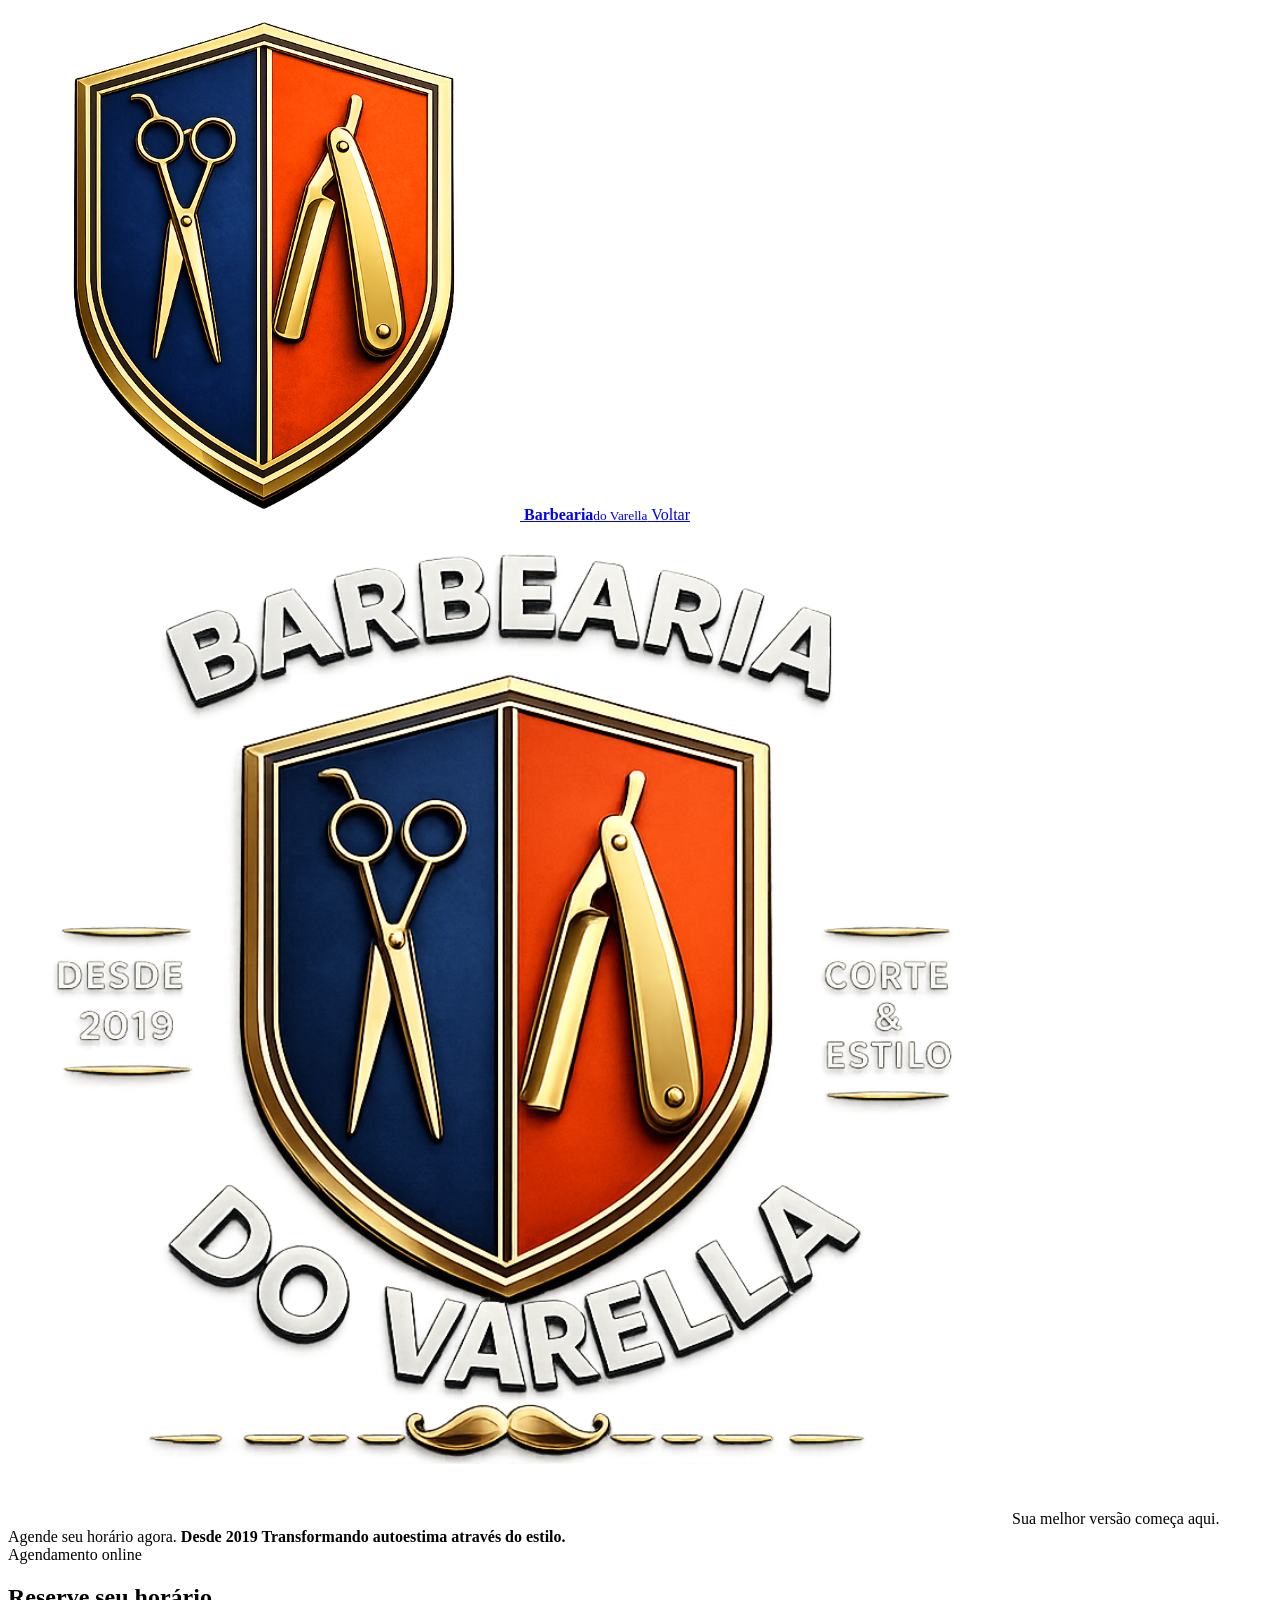
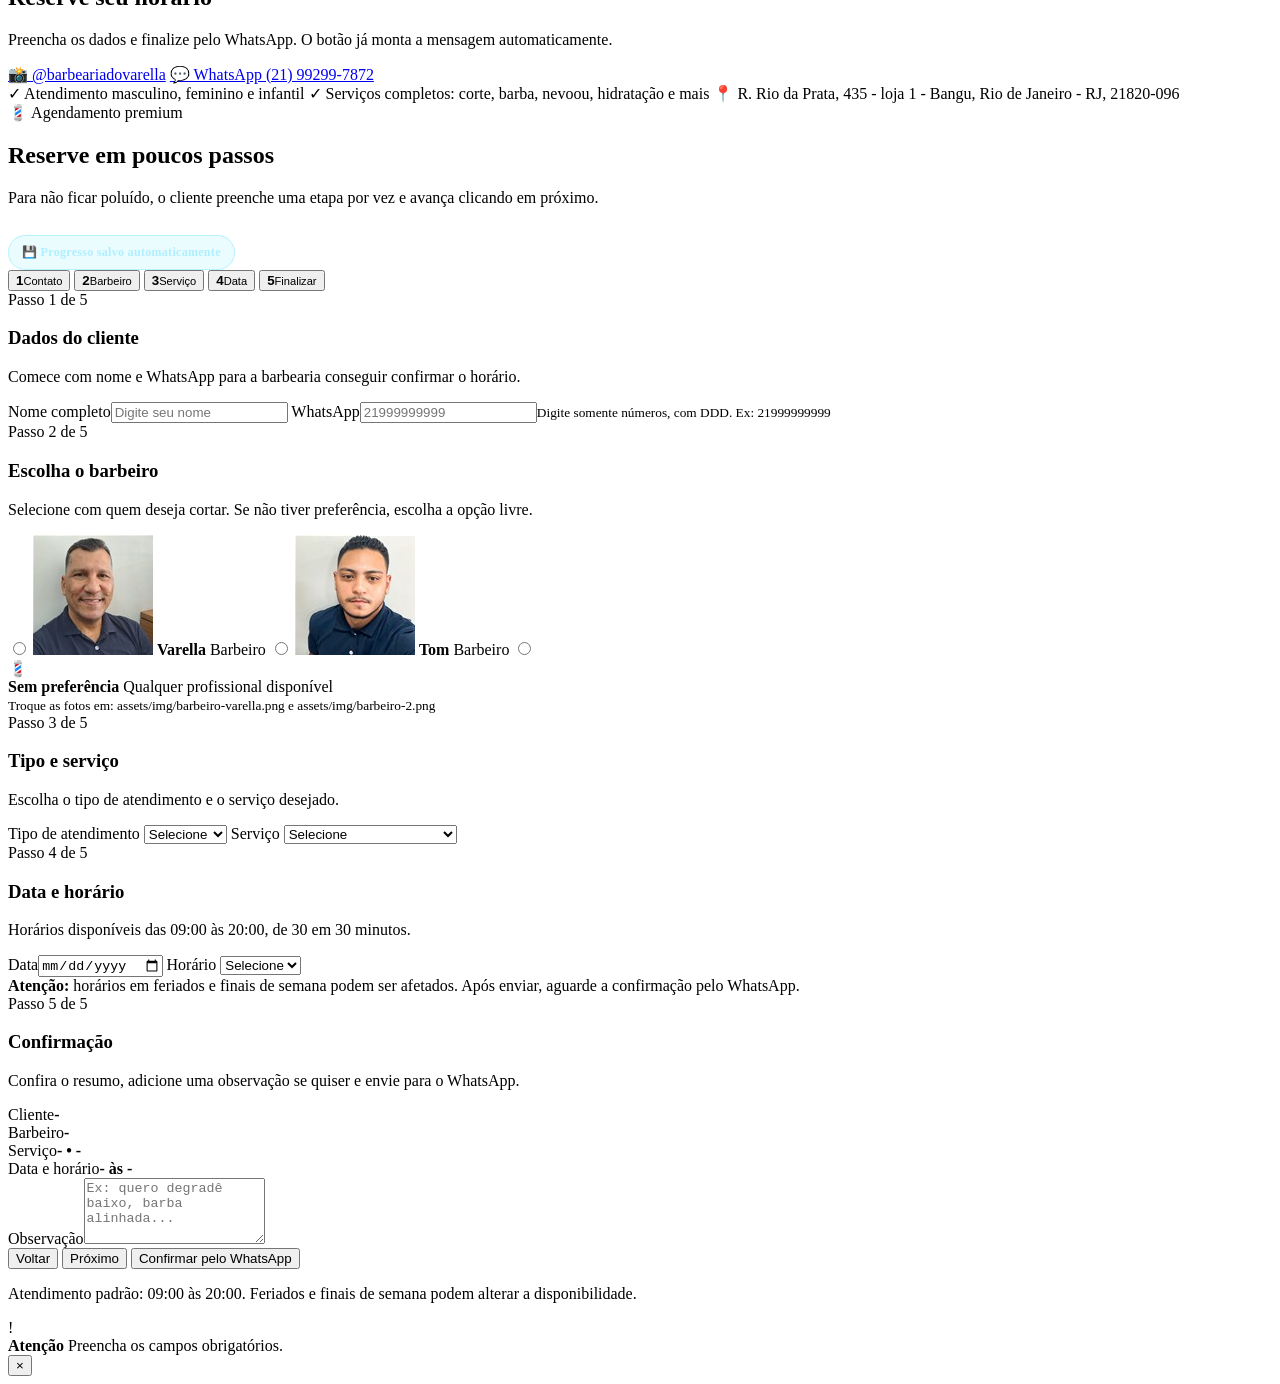
==== agendamento.html @ 9944f756 "Add files via upload" ====
<!DOCTYPE html>
<html lang="pt-BR">
<head>
  <meta charset="UTF-8" />
  <meta name="viewport" content="width=device-width, initial-scale=1.0" />
  <title>Agendamento | Barbearia do Varella</title>
  <link rel="preconnect" href="https://fonts.googleapis.com">
  <link rel="preconnect" href="https://fonts.gstatic.com" crossorigin>
  <link href="https://fonts.googleapis.com/css2?family=Bebas+Neue&family=Inter:wght@400;500;600;700;800&display=swap" rel="stylesheet">
  <link rel="icon" type="image/svg+xml" href="assets/logo/favicon.svg" />
  <link rel="apple-touch-icon" href="assets/logo/favicon.svg" />
  <link rel="stylesheet" href="style.css?v=20260602" />
  <style>
    .autosave-note{margin-top:12px;display:inline-flex;align-items:center;gap:8px;padding:9px 13px;border-radius:999px;background:rgba(0,212,255,.08);border:1px solid rgba(0,212,255,.22);color:#aeefff;font-size:12px;font-weight:800;letter-spacing:.3px}
    .resume-overlay{position:fixed;inset:0;z-index:10000;display:none;align-items:center;justify-content:center;padding:22px;background:rgba(0,0,0,.62);backdrop-filter:blur(12px)}
    .resume-overlay.show{display:flex}
    .resume-modal{width:min(430px,100%);text-align:center;padding:30px;border-radius:30px;border:1px solid rgba(0,212,255,.28);background:linear-gradient(160deg,rgba(7,18,38,.96),rgba(10,10,16,.96));box-shadow:0 30px 90px rgba(0,0,0,.65),0 0 45px rgba(0,212,255,.16);animation:resumePop .28s ease}
    .resume-icon{width:68px;height:68px;margin:0 auto 16px;border-radius:22px;display:grid;place-items:center;background:linear-gradient(135deg,var(--blue),var(--blue2));box-shadow:0 0 34px rgba(0,212,255,.28);font-size:30px}
    .resume-modal h3{font-family:'Bebas Neue',sans-serif;font-size:42px;line-height:1;margin:0 0 10px;color:#fff}
    .resume-modal p{color:var(--muted);line-height:1.6;margin:0 0 22px}
    .resume-actions{display:flex;gap:12px;justify-content:center;flex-wrap:wrap}
    @keyframes resumePop{from{opacity:0;transform:translateY(14px) scale(.96)}to{opacity:1;transform:translateY(0) scale(1)}}
    @media(max-width:520px){.resume-actions{display:grid}.resume-actions .btn{width:100%}.resume-modal{padding:26px 20px}}
  </style>

</head>
<body class="schedule-page">
  <header class="navbar">
    <a class="brand" href="index.html#inicio" aria-label="Voltar para o início">
      <span class="brand-logo"><img src="assets/logo/logo-escudo.svg" alt="Logo Barbearia do Varella"></span>
      <span><strong>Barbearia</strong><small>do Varella</small></span>
    </a>
    <a class="btn btn-small ghost" href="index.html">Voltar</a>
  </header>

  <main class="schedule-wrap">
    <section class="schedule-info reveal">
      <div class="schedule-logo-box">
        <img src="assets/logo/logo-principal.svg" alt="Logo da Barbearia do Varella">
        <span>Sua melhor versão começa aqui. Agende seu horário agora.  
          <strong> Desde 2019 Transformando autoestima através do estilo.</strong></span>
      </div>
      <span class="tag">Agendamento online</span>
      <h1>Reserve seu horário</h1>
      <p>Preencha os dados e finalize pelo WhatsApp. O botão já monta a mensagem automaticamente.</p>
      <div class="contact-actions">
        <a class="contact-pill" href="https://instagram.com/barbeariadovarella" target="_blank">📸 @barbeariadovarella</a>
        <a class="contact-pill" href="https://wa.me/5521992997872" target="_blank" rel="noopener">💬 WhatsApp (21) 99299-7872</a>
      </div>
      <div class="glass-list">
        <span>✓ Atendimento masculino, feminino e infantil</span>
        <span>✓ Serviços completos: corte, barba, nevoou, hidratação e mais</span>
        <span>📍 R. Rio da Prata, 435 - loja 1 - Bangu, Rio de Janeiro - RJ, 21820-096</span>
      </div>
    </section>

    <form class="schedule-form reveal premium-booking wizard-booking" id="bookingForm" novalidate>
      <div class="form-header">
        <span class="mini-tag">💈 Agendamento premium</span>
        <h2>Reserve em poucos passos</h2>
        <p>Para não ficar poluído, o cliente preenche uma etapa por vez e avança clicando em próximo.</p>
        <div class="autosave-note" id="autosaveNote">💾 Progresso salvo automaticamente</div>
      </div>

      <div class="wizard-progress" aria-label="Progresso do agendamento">
        <div class="wizard-line"><span id="progressFill"></span></div>
        <button type="button" class="step-dot active" data-step="0"><b>1</b><small>Contato</small></button>
        <button type="button" class="step-dot" data-step="1"><b>2</b><small>Barbeiro</small></button>
        <button type="button" class="step-dot" data-step="2"><b>3</b><small>Serviço</small></button>
        <button type="button" class="step-dot" data-step="3"><b>4</b><small>Data</small></button>
        <button type="button" class="step-dot" data-step="4"><b>5</b><small>Finalizar</small></button>
      </div>

      <div class="wizard-step active" data-step="0">
        <div class="step-title">
          <span>Passo 1 de 5</span>
          <h3>Dados do cliente</h3>
          <p>Comece com nome e WhatsApp para a barbearia conseguir confirmar o horário.</p>
        </div>
        <label>Nome completo<input type="text" id="nome" placeholder="Digite seu nome" required></label>
        <label>WhatsApp<input type="tel" id="telefone" inputmode="numeric" pattern="[0-9]*" maxlength="11" placeholder="21999999999" autocomplete="tel" required><small class="input-hint">Digite somente números, com DDD. Ex: 21999999999</small></label>
      </div>

      <div class="wizard-step" data-step="1">
        <div class="step-title">
          <span>Passo 2 de 5</span>
          <h3>Escolha o barbeiro</h3>
          <p>Selecione com quem deseja cortar. Se não tiver preferência, escolha a opção livre.</p>
        </div>

        <div class="barber-choice-grid" role="radiogroup" aria-label="Escolha do barbeiro">
          <label class="barber-card">
            <input type="radio" name="barbeiro" value="Varella" required>
            <img src="assets/img/barbeiro-varella.png" alt="Foto do barbeiro Varella">
            <strong>Varella</strong>
            <span>Barbeiro</span>
          </label>

          <label class="barber-card">
            <input type="radio" name="barbeiro" value="Profissional 2" required>
            <img src="assets/img/barbeiro-2.png" alt="Foto do segundo barbeiro">
            <strong>Tom</strong>
            <span>Barbeiro</span>
          </label>

          <label class="barber-card no-preference">
            <input type="radio" name="barbeiro" value="Sem preferência" required>
            <div class="barber-icon">💈</div>
            <strong>Sem preferência</strong>
            <span>Qualquer profissional disponível</span>
          </label>
        </div>
        <small class="input-hint">Troque as fotos em: assets/img/barbeiro-varella.png e assets/img/barbeiro-2.png</small>
      </div>

      <div class="wizard-step" data-step="2">
        <div class="step-title">
          <span>Passo 3 de 5</span>
          <h3>Tipo e serviço</h3>
          <p>Escolha o tipo de atendimento e o serviço desejado.</p>
        </div>
        <label>Tipo de atendimento
          <select id="tipo" required>
            <option value="">Selecione</option>
            <option>Masculino</option>
            <option>Feminino</option>
            <option>Criança</option>
          </select>
        </label>
        <label>Serviço
          <select id="servico" required>
            <option value="">Selecione</option>
            <option>Alisamento/Relaxamento</option>
            <option>Corte Masculino e Infantil</option>
            <option>Hidratação</option>
            <option>Nevou</option>
            <option>Pezinho</option>
            <option>Ritual Scalp</option>
            <option>Barba Tradicional</option>
            <option>Barboterapia</option>
            <option>Camuflagem de Barba</option>
            <option>Sobrancelha</option>
          </select>
        </label>
      </div>

      <div class="wizard-step" data-step="3">
        <div class="step-title">
          <span>Passo 4 de 5</span>
          <h3>Data e horário</h3>
          <p>Horários disponíveis das 09:00 às 20:00, de 30 em 30 minutos.</p>
        </div>
        <div class="form-row">
          <label>Data<input type="date" id="data" required></label>
          <label>Horário
            <select id="hora" required>
              <option value="">Selecione</option>
              <option>09:00</option><option>09:30</option>
              <option>10:00</option><option>10:30</option>
              <option>11:00</option><option>11:30</option>
              <option>12:00</option><option>12:30</option>
              <option>13:00</option><option>13:30</option>
              <option>14:00</option><option>14:30</option>
              <option>15:00</option><option>15:30</option>
              <option>16:00</option><option>16:30</option>
              <option>17:00</option><option>17:30</option>
              <option>18:00</option><option>18:30</option>
              <option>19:00</option><option>19:30</option>
              <option>20:00</option>
            </select>
          </label>
        </div>
        <div class="holiday-alert">
          <strong>Atenção:</strong> horários em feriados e finais de semana podem ser afetados. Após enviar, aguarde a confirmação pelo WhatsApp.
        </div>
      </div>

      <div class="wizard-step" data-step="4">
        <div class="step-title">
          <span>Passo 5 de 5</span>
          <h3>Confirmação</h3>
          <p>Confira o resumo, adicione uma observação se quiser e envie para o WhatsApp.</p>
        </div>
        <div class="final-summary" id="finalSummary">
          <div><span>Cliente</span><strong>-</strong></div>
          <div><span>Barbeiro</span><strong>-</strong></div>
          <div><span>Serviço</span><strong>-</strong></div>
          <div><span>Data e horário</span><strong>-</strong></div>
        </div>
        <label>Observação<textarea id="obs" rows="4" placeholder="Ex: quero degradê baixo, barba alinhada..."></textarea></label>
      </div>

      <div class="wizard-actions">
        <button class="btn ghost" type="button" id="prevStep">Voltar</button>
        <button class="btn" type="button" id="nextStep">Próximo</button>
        <button class="btn btn-full send-btn" type="submit" id="sendBooking">Confirmar pelo WhatsApp</button>
      </div>

      <p class="form-note">Atendimento padrão: 09:00 às 20:00. Feriados e finais de semana podem alterar a disponibilidade.</p>
    </form>
  </main>

  <div class="resume-overlay" id="resumeOverlay" aria-hidden="true">
    <div class="resume-modal" role="dialog" aria-modal="true" aria-labelledby="resumeTitle">
      <div class="resume-icon">💾</div>
      <h3 id="resumeTitle">Agendamento encontrado</h3>
      <p>Encontramos um agendamento em andamento. Deseja continuar de onde parou?</p>
      <div class="resume-actions">
        <button type="button" class="btn" id="resumeBooking">Continuar</button>
        <button type="button" class="btn ghost" id="clearSavedBooking">Começar novamente</button>
      </div>
    </div>
  </div>

  <div class="custom-alert" id="customAlert" role="alert" aria-live="assertive">
    <div class="alert-icon">!</div>
    <div class="alert-content">
      <strong id="alertTitle">Atenção</strong>
      <span id="alertMessage">Preencha os campos obrigatórios.</span>
    </div>
    <button type="button" id="closeAlert" aria-label="Fechar aviso">×</button>
  </div>

  <script src="script.js?v=20260602"></script>
<div class="live-booking-toast" id="liveBookingToast" aria-live="polite"></div>
</body>
</html>
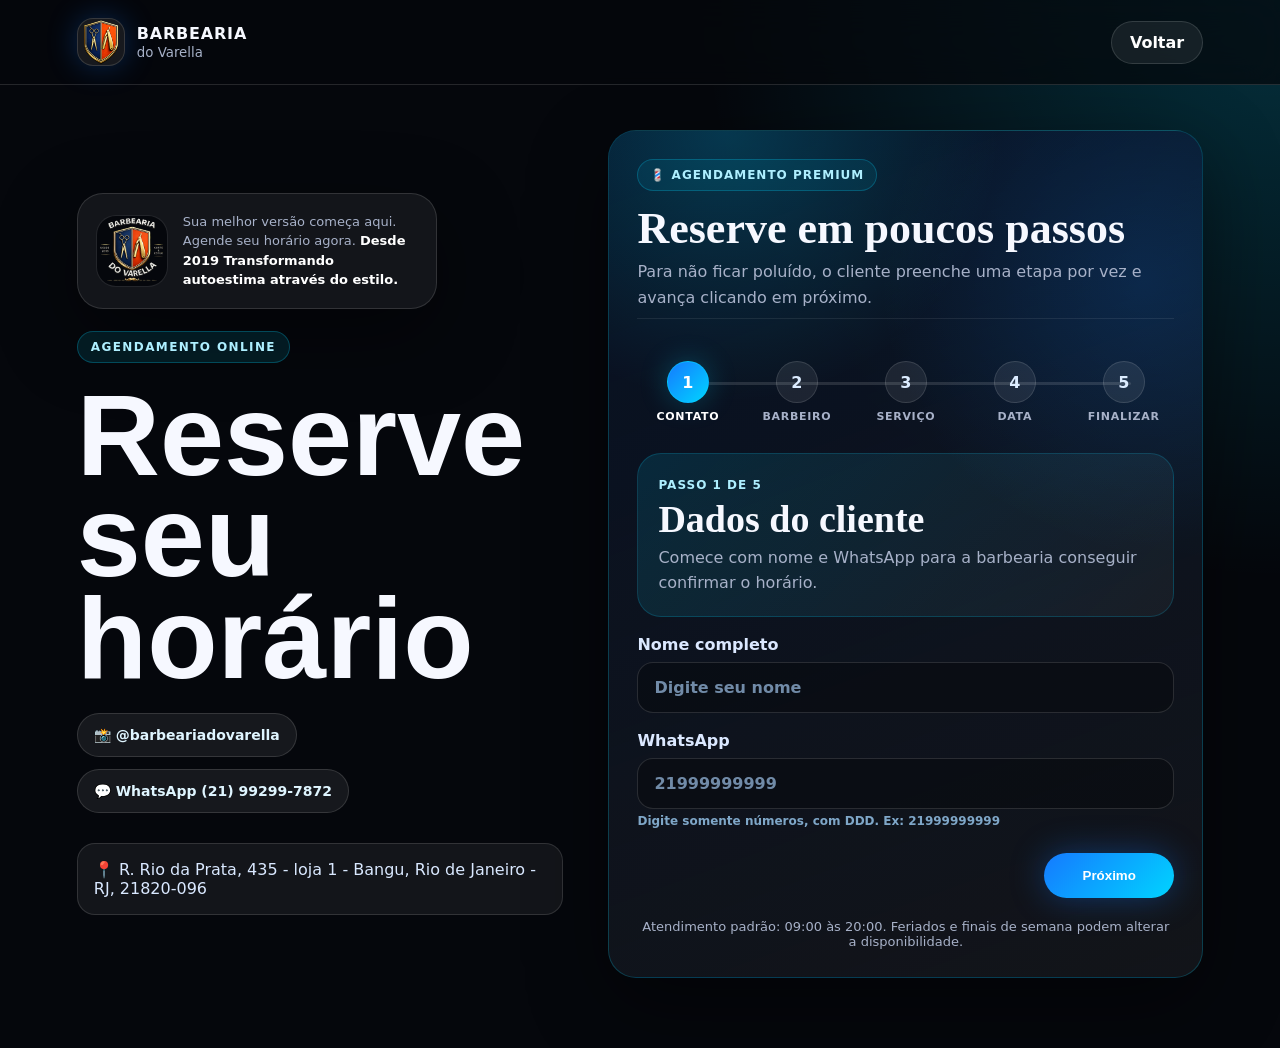
==== commit 868a0877: "Update agendamento.html" ====
--- a/agendamento.html
+++ b/agendamento.html
@@ -10,19 +10,6 @@
   <link rel="icon" type="image/svg+xml" href="assets/logo/favicon.svg" />
   <link rel="apple-touch-icon" href="assets/logo/favicon.svg" />
   <link rel="stylesheet" href="style.css?v=20260602" />
-  <style>
-    .autosave-note{margin-top:12px;display:inline-flex;align-items:center;gap:8px;padding:9px 13px;border-radius:999px;background:rgba(0,212,255,.08);border:1px solid rgba(0,212,255,.22);color:#aeefff;font-size:12px;font-weight:800;letter-spacing:.3px}
-    .resume-overlay{position:fixed;inset:0;z-index:10000;display:none;align-items:center;justify-content:center;padding:22px;background:rgba(0,0,0,.62);backdrop-filter:blur(12px)}
-    .resume-overlay.show{display:flex}
-    .resume-modal{width:min(430px,100%);text-align:center;padding:30px;border-radius:30px;border:1px solid rgba(0,212,255,.28);background:linear-gradient(160deg,rgba(7,18,38,.96),rgba(10,10,16,.96));box-shadow:0 30px 90px rgba(0,0,0,.65),0 0 45px rgba(0,212,255,.16);animation:resumePop .28s ease}
-    .resume-icon{width:68px;height:68px;margin:0 auto 16px;border-radius:22px;display:grid;place-items:center;background:linear-gradient(135deg,var(--blue),var(--blue2));box-shadow:0 0 34px rgba(0,212,255,.28);font-size:30px}
-    .resume-modal h3{font-family:'Bebas Neue',sans-serif;font-size:42px;line-height:1;margin:0 0 10px;color:#fff}
-    .resume-modal p{color:var(--muted);line-height:1.6;margin:0 0 22px}
-    .resume-actions{display:flex;gap:12px;justify-content:center;flex-wrap:wrap}
-    @keyframes resumePop{from{opacity:0;transform:translateY(14px) scale(.96)}to{opacity:1;transform:translateY(0) scale(1)}}
-    @media(max-width:520px){.resume-actions{display:grid}.resume-actions .btn{width:100%}.resume-modal{padding:26px 20px}}
-  </style>
-
 </head>
 <body class="schedule-page">
   <header class="navbar">
@@ -40,16 +27,14 @@
         <span>Sua melhor versão começa aqui. Agende seu horário agora.  
           <strong> Desde 2019 Transformando autoestima através do estilo.</strong></span>
       </div>
+      
       <span class="tag">Agendamento online</span>
       <h1>Reserve seu horário</h1>
-      <p>Preencha os dados e finalize pelo WhatsApp. O botão já monta a mensagem automaticamente.</p>
-      <div class="contact-actions">
+        <div class="contact-actions">
         <a class="contact-pill" href="https://instagram.com/barbeariadovarella" target="_blank">📸 @barbeariadovarella</a>
         <a class="contact-pill" href="https://wa.me/5521992997872" target="_blank" rel="noopener">💬 WhatsApp (21) 99299-7872</a>
       </div>
-      <div class="glass-list">
-        <span>✓ Atendimento masculino, feminino e infantil</span>
-        <span>✓ Serviços completos: corte, barba, nevoou, hidratação e mais</span>
+     <div class="glass-list">
         <span>📍 R. Rio da Prata, 435 - loja 1 - Bangu, Rio de Janeiro - RJ, 21820-096</span>
       </div>
     </section>
@@ -59,7 +44,6 @@
         <span class="mini-tag">💈 Agendamento premium</span>
         <h2>Reserve em poucos passos</h2>
         <p>Para não ficar poluído, o cliente preenche uma etapa por vez e avança clicando em próximo.</p>
-        <div class="autosave-note" id="autosaveNote">💾 Progresso salvo automaticamente</div>
       </div>
 
       <div class="wizard-progress" aria-label="Progresso do agendamento">
@@ -99,7 +83,7 @@
           <label class="barber-card">
             <input type="radio" name="barbeiro" value="Profissional 2" required>
             <img src="assets/img/barbeiro-2.png" alt="Foto do segundo barbeiro">
-            <strong>Tom</strong>
+            <strong>Tom </strong>
             <span>Barbeiro</span>
           </label>
 
@@ -155,7 +139,7 @@
           <label>Horário
             <select id="hora" required>
               <option value="">Selecione</option>
-              <option>09:00</option><option>09:30</option>
+              <option>09:30</option>
               <option>10:00</option><option>10:30</option>
               <option>11:00</option><option>11:30</option>
               <option>12:00</option><option>12:30</option>
@@ -189,7 +173,7 @@
         </div>
         <label>Observação<textarea id="obs" rows="4" placeholder="Ex: quero degradê baixo, barba alinhada..."></textarea></label>
       </div>
-
+ 
       <div class="wizard-actions">
         <button class="btn ghost" type="button" id="prevStep">Voltar</button>
         <button class="btn" type="button" id="nextStep">Próximo</button>
@@ -198,19 +182,8 @@
 
       <p class="form-note">Atendimento padrão: 09:00 às 20:00. Feriados e finais de semana podem alterar a disponibilidade.</p>
     </form>
+    
   </main>
-
-  <div class="resume-overlay" id="resumeOverlay" aria-hidden="true">
-    <div class="resume-modal" role="dialog" aria-modal="true" aria-labelledby="resumeTitle">
-      <div class="resume-icon">💾</div>
-      <h3 id="resumeTitle">Agendamento encontrado</h3>
-      <p>Encontramos um agendamento em andamento. Deseja continuar de onde parou?</p>
-      <div class="resume-actions">
-        <button type="button" class="btn" id="resumeBooking">Continuar</button>
-        <button type="button" class="btn ghost" id="clearSavedBooking">Começar novamente</button>
-      </div>
-    </div>
-  </div>
 
   <div class="custom-alert" id="customAlert" role="alert" aria-live="assertive">
     <div class="alert-icon">!</div>
@@ -220,6 +193,7 @@
     </div>
     <button type="button" id="closeAlert" aria-label="Fechar aviso">×</button>
   </div>
+  
 
   <script src="script.js?v=20260602"></script>
 <div class="live-booking-toast" id="liveBookingToast" aria-live="polite"></div>
--- a/style.css
+++ b/style.css
@@ -0,0 +1,776 @@
+:root{
+  --bg:#05070c;
+  --bg2:#080d16;
+  --blue:#157aff;
+  --blue2:#00d4ff;
+  --text:#f6f8ff;
+  --muted:#a7b1c8;
+  --card:rgba(255,255,255,.07);
+  --stroke:rgba(255,255,255,.13);
+  --shadow:0 25px 80px rgba(0,0,0,.45);
+}
+*{box-sizing:border-box;margin:0;padding:0}
+html{scroll-behavior:smooth}
+body{font-family:Inter,system-ui,sans-serif;background:var(--bg);color:var(--text);overflow-x:hidden}
+a{text-decoration:none;color:inherit}
+.navbar{position:fixed;top:0;left:0;width:100%;z-index:10;display:flex;align-items:center;justify-content:space-between;padding:18px 6%;background:rgba(5,7,12,.72);backdrop-filter:blur(18px);border-bottom:1px solid var(--stroke)}
+.brand{display:flex;align-items:center;gap:12px}.brand-mark{width:48px;height:48px;border-radius:16px;display:grid;place-items:center;background:linear-gradient(135deg,var(--blue),var(--blue2));font-weight:900;box-shadow:0 0 30px rgba(21,122,255,.5)}
+.brand strong{display:block;text-transform:uppercase;letter-spacing:.8px}.brand small{display:block;color:var(--muted);margin-top:2px}
+nav{display:flex;gap:24px}nav a{color:var(--muted);font-weight:600;font-size:14px}nav a:hover{color:#fff}
+.btn{display:inline-flex;align-items:center;justify-content:center;border:0;border-radius:999px;padding:15px 24px;background:linear-gradient(135deg,var(--blue),var(--blue2));color:#fff;font-weight:800;cursor:pointer;box-shadow:0 0 34px rgba(21,122,255,.35);transition:.25s}.btn:hover{transform:translateY(-2px);box-shadow:0 0 46px rgba(0,212,255,.45)}.btn-small{padding:11px 18px}.ghost{background:rgba(255,255,255,.07);box-shadow:none;border:1px solid var(--stroke)}
+.hero{min-height:100vh;position:relative;display:flex;align-items:center;padding:130px 6% 80px;overflow:hidden}.hero-bg{position:absolute;inset:0;background:linear-gradient(110deg,#03060d 25%,rgba(5,10,20,.82)),url('https://images.unsplash.com/photo-1621605815971-fbc98d665033?auto=format&fit=crop&w=1600&q=80') center/cover}.hero-overlay{position:absolute;inset:0;background:radial-gradient(circle at 72% 35%,rgba(0,212,255,.25),transparent 28%),radial-gradient(circle at 20% 70%,rgba(21,122,255,.22),transparent 25%)}
+.hero-content{position:relative;max-width:760px}.tag{display:inline-block;color:#aeefff;background:rgba(0,212,255,.1);border:1px solid rgba(0,212,255,.25);padding:8px 13px;border-radius:999px;font-size:12px;text-transform:uppercase;letter-spacing:1.4px;font-weight:800}.hero h1,.schedule-info h1{font-family:'Bebas Neue',sans-serif;font-size:clamp(58px,9vw,116px);line-height:.88;margin:22px 0}.hero h1 span,.schedule-info h1 span{color:var(--blue2)}.hero p{max-width:620px;color:var(--muted);font-size:19px;line-height:1.7}.hero-actions{display:flex;gap:14px;flex-wrap:wrap;margin-top:34px}.hero-card{position:absolute;right:6%;bottom:90px;width:260px;padding:24px;border:1px solid var(--stroke);background:rgba(255,255,255,.08);backdrop-filter:blur(18px);border-radius:28px;box-shadow:var(--shadow)}.hero-card strong{font-size:22px}.hero-card p{color:var(--muted);margin:10px 0;line-height:1.5}.hero-card span{color:#aeefff;font-weight:700}
+.stats{display:grid;grid-template-columns:repeat(4,1fr);gap:18px;margin:-45px 6% 50px;position:relative;z-index:2}.stats div{padding:28px;background:rgba(255,255,255,.07);border:1px solid var(--stroke);border-radius:26px;text-align:center;backdrop-filter:blur(18px)}.stats strong{display:block;font-size:36px;color:#fff}.stats span{color:var(--muted);font-size:14px}
+.section{padding:90px 6%}.section-title{text-align:center;max-width:720px;margin:0 auto 45px}.section-title h2,.about h2,.cta h2{font-family:'Bebas Neue';font-size:clamp(42px,6vw,72px);line-height:.95;margin:16px 0}.section-title p,.about p,.cta p{color:var(--muted);line-height:1.7}.cards{display:grid;grid-template-columns:repeat(3,1fr);gap:22px}.service-card,.review,.video-box,.schedule-form{background:linear-gradient(180deg,rgba(255,255,255,.09),rgba(255,255,255,.045));border:1px solid var(--stroke);border-radius:28px;padding:28px;box-shadow:var(--shadow);transition:.3s}.service-card:hover{transform:translateY(-8px);border-color:rgba(0,212,255,.45)}.service-card span{font-size:38px}.service-card h3{margin:18px 0 10px;font-size:22px}.service-card p{color:var(--muted);line-height:1.6}
+.about{padding:90px 6%;display:grid;grid-template-columns:1fr 1fr;gap:46px;align-items:center;background:linear-gradient(180deg,var(--bg),var(--bg2))}.about-img{height:520px;border-radius:36px;background:url('assets/img/familia.png') center/cover;border:1px solid var(--stroke);box-shadow:var(--shadow)}.about-text .btn{margin-top:24px}.about p{margin:14px 0}
+.video-section{background:radial-gradient(circle at center,rgba(21,122,255,.13),transparent 42%)}.videos{display:grid;grid-template-columns:repeat(3,1fr);gap:22px}.video-box{position:relative;overflow:hidden;min-height:auto;aspect-ratio:9/16;border-radius:28px;background:#05070c;border:1px solid rgba(255,255,255,.12);box-shadow:0 20px 60px rgba(0,0,0,.45);padding:0;transition:.3s}.video-box:hover{transform:translateY(-6px);border-color:rgba(0,212,255,.35);box-shadow:0 25px 70px rgba(0,212,255,.12)}.video-box video{width:100%;height:100%;object-fit:cover;display:block}.video-box::before{content:"";position:absolute;inset:0;background:linear-gradient(to top,rgba(0,0,0,.55),transparent 30%);pointer-events:none;z-index:1}.video-placeholder{display:grid;place-items:center;text-align:center;background:linear-gradient(180deg,rgba(21,122,255,.16),rgba(255,255,255,.04));padding:28px}.video-placeholder span{width:72px;height:72px;border-radius:50%;display:grid;place-items:center;background:linear-gradient(135deg,var(--blue),var(--blue2));box-shadow:0 0 30px rgba(0,212,255,.35);font-size:30px}.video-placeholder p{position:relative;z-index:3;color:var(--muted);line-height:1.6;margin-top:-90px}.video-placeholder p strong{color:#fff}
+.review-grid{display:grid;grid-template-columns:repeat(3,1fr);gap:22px}.review p{color:var(--muted);margin:16px 0;line-height:1.7}.cta{margin:30px 6% 90px;padding:60px;border-radius:36px;text-align:center;background:linear-gradient(135deg,rgba(21,122,255,.22),rgba(0,212,255,.12));border:1px solid rgba(0,212,255,.25);box-shadow:var(--shadow)}.cta .btn{margin-top:25px}
+footer{display:grid;grid-template-columns:1.2fr 1fr 1fr;gap:28px;padding:50px 6%;border-top:1px solid var(--stroke);background:#03050a}footer p{color:var(--muted);margin-top:8px;line-height:1.6}
+.schedule-page{min-height:100vh;background:radial-gradient(circle at top right,rgba(0,212,255,.2),transparent 35%),var(--bg)}.schedule-wrap{min-height:100vh;padding:130px 6% 70px;display:grid;grid-template-columns:.9fr 1.1fr;gap:45px;align-items:center}.schedule-info p{color:var(--muted);line-height:1.8;font-size:18px}.glass-list{display:grid;gap:12px;margin-top:30px}.glass-list span{padding:16px;border:1px solid var(--stroke);background:rgba(255,255,255,.06);border-radius:18px;color:#d9e8ff}.schedule-form{display:grid;gap:18px}.schedule-form label{display:grid;gap:8px;font-weight:700;color:#dbe8ff}.schedule-form input,.schedule-form select,.schedule-form textarea{width:100%;border:1px solid var(--stroke);border-radius:16px;padding:15px 16px;background:rgba(0,0,0,.28);color:#fff;outline:0;font:inherit}.schedule-form input:focus,.schedule-form select:focus,.schedule-form textarea:focus{border-color:var(--blue2);box-shadow:0 0 0 3px rgba(0,212,255,.12)}.form-row{display:grid;grid-template-columns:1fr 1fr;gap:16px}.holiday-alert{padding:16px 18px;border-radius:18px;border:1px solid rgba(0,212,255,.28);background:linear-gradient(135deg,rgba(21,122,255,.16),rgba(255,255,255,.05));color:#dcecff;line-height:1.55;font-size:14px}.holiday-alert strong{color:#aeefff}
+.form-note{color:var(--muted);font-size:13px;text-align:center}
+.reveal{opacity:0;transform:translateY(22px);transition:.7s ease}.reveal.active{opacity:1;transform:translateY(0)}
+@media(max-width:900px){nav{display:none}.hero{padding-top:120px}.hero-card{position:relative;right:auto;bottom:auto;margin-top:35px}.hero{display:block}.stats,.cards,.videos,.review-grid,.about,.schedule-wrap,footer{grid-template-columns:1fr}.stats{margin-top:20px}.about-img{height:360px}.form-row{grid-template-columns:1fr}.section{padding:70px 6%}.cta{padding:42px 22px}.hero h1,.schedule-info h1{font-size:66px}}
+
+/* Atualização: logo real + contatos no agendamento */
+.brand-logo{width:48px;height:48px;border-radius:16px;display:grid;place-items:center;background:rgba(255,255,255,.08);border:1px solid rgba(255,255,255,.14);overflow:hidden;box-shadow:0 0 30px rgba(21,122,255,.28)}
+.brand-logo img{width:100%;height:100%;object-fit:cover;display:block}
+.brand:hover strong,.brand:hover small{color:#fff}
+footer a{color:#aeefff;font-weight:700}
+.schedule-logo-box{width:100%;max-width:360px;margin-bottom:22px;padding:18px;border:1px solid var(--stroke);background:rgba(255,255,255,.06);border-radius:26px;display:flex;align-items:center;gap:15px;box-shadow:var(--shadow)}
+.schedule-logo-box img{width:72px;height:72px;border-radius:20px;object-fit:cover;background:#05070c;border:1px solid rgba(255,255,255,.12)}
+.schedule-logo-box span{color:var(--muted);font-size:13px;line-height:1.5}.schedule-logo-box strong{color:#fff}
+.contact-actions{display:flex;gap:12px;flex-wrap:wrap;margin:24px 0 6px}.contact-pill{display:inline-flex;align-items:center;justify-content:center;padding:13px 16px;border-radius:999px;background:rgba(255,255,255,.07);border:1px solid var(--stroke);color:#dff5ff;font-weight:800;font-size:14px;transition:.25s}.contact-pill:hover{transform:translateY(-2px);border-color:rgba(0,212,255,.45);box-shadow:0 0 28px rgba(0,212,255,.18)}
+@media(max-width:520px){.brand-logo{width:42px;height:42px}.brand strong{font-size:13px}.brand small{font-size:11px}.contact-actions{display:grid}.schedule-logo-box{max-width:100%}}
+
+
+/* Agendamento premium atualizado */
+.premium-booking{position:relative;overflow:hidden;border-color:rgba(0,212,255,.22);background:linear-gradient(160deg,rgba(7,18,38,.92),rgba(255,255,255,.055));}
+.premium-booking:before{content:"";position:absolute;inset:-2px;pointer-events:none;background:radial-gradient(circle at 20% 0%,rgba(0,212,255,.20),transparent 28%),radial-gradient(circle at 90% 18%,rgba(21,122,255,.16),transparent 30%);}
+.premium-booking>*{position:relative}.form-header{padding-bottom:8px;border-bottom:1px solid rgba(255,255,255,.08);margin-bottom:4px}.mini-tag{display:inline-flex;align-items:center;gap:8px;border:1px solid rgba(0,212,255,.24);background:rgba(0,212,255,.08);color:#aeefff;border-radius:999px;padding:8px 12px;font-size:12px;font-weight:900;text-transform:uppercase;letter-spacing:1px}.form-header h2{font-family:'Bebas Neue';font-size:44px;line-height:1;margin:16px 0 8px}.form-header p{color:var(--muted);line-height:1.6;margin:0}.booking-progress{display:grid;grid-template-columns:repeat(3,1fr);gap:10px;margin:8px 0}.booking-progress span{display:flex;align-items:center;justify-content:center;gap:7px;padding:11px 8px;border-radius:16px;background:rgba(255,255,255,.06);border:1px solid rgba(255,255,255,.08);color:#dcecff;font-size:12px;font-weight:800}.booking-progress b{display:inline-grid;place-items:center;width:22px;height:22px;border-radius:50%;background:linear-gradient(135deg,var(--blue),var(--blue2));color:#fff;font-size:12px}.input-hint{color:#7fa7c8;font-size:12px;font-weight:600;margin-top:-3px}.schedule-form input::placeholder,.schedule-form textarea::placeholder{color:#718ba8}.schedule-form input,.schedule-form select,.schedule-form textarea{transition:.25s}.schedule-form input:hover,.schedule-form select:hover,.schedule-form textarea:hover{border-color:rgba(0,212,255,.25);background:rgba(0,0,0,.34)}.booking-summary{display:grid;grid-template-columns:1fr 1fr;gap:12px}.booking-summary div{padding:15px;border-radius:18px;border:1px solid rgba(0,212,255,.20);background:rgba(0,212,255,.07)}.booking-summary span{display:block;color:#8fb2d0;font-size:12px;font-weight:800;text-transform:uppercase;letter-spacing:.8px;margin-bottom:6px}.booking-summary strong{font-size:17px;color:#eef8ff}.btn-full{width:100%;font-size:15px;padding:17px 24px}.schedule-form select option{background:#08111f;color:#fff}
+@media(max-width:520px){.booking-progress,.booking-summary{grid-template-columns:1fr}.form-header h2{font-size:38px}}
+
+/* Agendamento em etapas - versão menos poluída */
+.wizard-booking{gap:20px;min-height:620px}
+.wizard-progress{position:relative;display:grid;grid-template-columns:repeat(4,1fr);gap:8px;margin:8px 0 10px;padding-top:10px}
+.wizard-line{position:absolute;left:8%;right:8%;top:31px;height:3px;background:rgba(255,255,255,.12);border-radius:999px;overflow:hidden;z-index:0}
+.wizard-line span{display:block;width:0;height:100%;background:linear-gradient(90deg,var(--blue),var(--blue2));border-radius:999px;transition:.35s ease}
+.step-dot{position:relative;z-index:1;border:0;background:transparent;color:var(--muted);display:grid;place-items:center;gap:7px;cursor:pointer;font:inherit}
+.step-dot b{width:42px;height:42px;border-radius:50%;display:grid;place-items:center;background:rgba(255,255,255,.08);border:1px solid rgba(255,255,255,.12);color:#dcecff;transition:.25s ease;box-shadow:0 0 0 rgba(0,212,255,0)}
+.step-dot small{font-size:11px;font-weight:900;text-transform:uppercase;letter-spacing:.7px}
+.step-dot.active b,.step-dot.done b{background:linear-gradient(135deg,var(--blue),var(--blue2));border-color:rgba(0,212,255,.55);color:#fff;box-shadow:0 0 28px rgba(0,212,255,.25)}
+.step-dot.active small{color:#fff}.step-dot.done small{color:#aeefff}
+.wizard-step{display:none;animation:stepFade .32s ease}.wizard-step.active{display:grid;gap:18px}
+@keyframes stepFade{from{opacity:0;transform:translateY(12px)}to{opacity:1;transform:translateY(0)}}
+.step-title{padding:20px;border-radius:24px;background:linear-gradient(135deg,rgba(0,212,255,.12),rgba(255,255,255,.045));border:1px solid rgba(0,212,255,.18)}
+.step-title span{display:inline-block;color:#aeefff;font-size:12px;font-weight:900;text-transform:uppercase;letter-spacing:1px;margin-bottom:8px}
+.step-title h3{font-family:'Bebas Neue';font-size:38px;line-height:1;margin:0 0 8px}.step-title p{color:var(--muted);line-height:1.55;margin:0}
+.wizard-actions{display:flex;gap:12px;align-items:center;justify-content:space-between;margin-top:4px}.wizard-actions .btn{min-width:130px}.wizard-actions .send-btn{display:none;flex:1}.wizard-actions.final .send-btn{display:inline-flex}.wizard-actions.final #nextStep{display:none}.wizard-actions.first #prevStep{visibility:hidden}
+.final-summary{display:grid;grid-template-columns:1fr;gap:12px}.final-summary div{padding:16px;border-radius:18px;border:1px solid rgba(0,212,255,.20);background:rgba(0,212,255,.07)}.final-summary span{display:block;color:#8fb2d0;font-size:12px;font-weight:900;text-transform:uppercase;letter-spacing:.8px;margin-bottom:6px}.final-summary strong{color:#fff;font-size:16px;line-height:1.35}
+@media(max-width:520px){.wizard-booking{min-height:auto}.wizard-progress{gap:4px}.step-dot b{width:36px;height:36px}.step-dot small{font-size:9px}.wizard-line{top:28px}.wizard-actions{display:grid;grid-template-columns:1fr 1fr}.wizard-actions .btn{width:100%;min-width:0}.wizard-actions.final{grid-template-columns:1fr}.wizard-actions.final #prevStep{visibility:visible}.step-title h3{font-size:34px}}
+
+
+/* Caixa de aviso moderna para erros do agendamento */
+.custom-alert{
+  position:fixed;
+  right:22px;
+  bottom:22px;
+  z-index:9999;
+  width:min(420px, calc(100% - 32px));
+  display:flex;
+  align-items:center;
+  gap:14px;
+  padding:16px;
+  border-radius:22px;
+  border:1px solid rgba(0,212,255,.30);
+  background:linear-gradient(135deg,rgba(7,18,38,.96),rgba(10,10,16,.96));
+  box-shadow:0 22px 70px rgba(0,0,0,.55), 0 0 38px rgba(0,212,255,.18);
+  backdrop-filter:blur(18px);
+  transform:translateY(22px) scale(.96);
+  opacity:0;
+  pointer-events:none;
+  transition:.28s ease;
+}
+.custom-alert.show{opacity:1;transform:translateY(0) scale(1);pointer-events:auto}
+.alert-icon{
+  width:44px;height:44px;border-radius:16px;flex:0 0 44px;
+  display:grid;place-items:center;
+  font-weight:900;color:#fff;
+  background:linear-gradient(135deg,var(--blue),var(--blue2));
+  box-shadow:0 0 28px rgba(0,212,255,.28);
+}
+.alert-content{display:grid;gap:4px;line-height:1.35}.alert-content strong{font-size:15px;color:#fff}.alert-content span{font-size:13px;color:#b9c7dd}
+#closeAlert{margin-left:auto;width:34px;height:34px;border:0;border-radius:50%;cursor:pointer;background:rgba(255,255,255,.08);color:#dcecff;font-size:22px;line-height:1;transition:.2s}
+#closeAlert:hover{background:rgba(0,212,255,.16);color:#fff}
+.schedule-form input.field-error,.schedule-form select.field-error,.schedule-form textarea.field-error{border-color:rgba(0,212,255,.85)!important;box-shadow:0 0 0 4px rgba(0,212,255,.16),0 0 34px rgba(0,212,255,.14)!important;background:rgba(0,0,0,.42)!important;animation:errorPulse .42s ease}
+@keyframes errorPulse{0%{transform:translateX(0)}25%{transform:translateX(-4px)}50%{transform:translateX(4px)}75%{transform:translateX(-2px)}100%{transform:translateX(0)}}
+@media(max-width:520px){.custom-alert{left:16px;right:16px;bottom:16px;width:auto}}
+
+
+/* Hero mais preenchido e moderno - lado direito com logo premium */
+.hero{
+  display:grid;
+  grid-template-columns:minmax(0,1fr) minmax(320px,460px);
+  gap:46px;
+  align-items:center;
+}
+.hero-content{z-index:2}
+.hero-mini-info{
+  display:flex;
+  flex-wrap:wrap;
+  gap:10px;
+  margin-top:24px;
+}
+.hero-mini-info span{
+  display:inline-flex;
+  align-items:center;
+  justify-content:center;
+  padding:10px 14px;
+  border-radius:999px;
+  color:#dff6ff;
+  font-size:13px;
+  font-weight:800;
+  background:rgba(255,255,255,.07);
+  border:1px solid rgba(255,255,255,.13);
+  backdrop-filter:blur(12px);
+}
+.hero-showcase{
+  position:relative;
+  z-index:2;
+  min-height:520px;
+  display:grid;
+  place-items:center;
+}
+.showcase-glow{
+  position:absolute;
+  width:360px;
+  height:360px;
+  border-radius:50%;
+  background:radial-gradient(circle,rgba(0,212,255,.26),rgba(21,122,255,.10) 38%,transparent 70%);
+  filter:blur(8px);
+  animation:pulseGlow 3.5s ease-in-out infinite;
+}
+.showcase-logo{
+  position:relative;
+  width:min(360px,82vw);
+  max-height:390px;
+  object-fit:contain;
+  filter:drop-shadow(0 30px 70px rgba(0,0,0,.55)) drop-shadow(0 0 34px rgba(0,212,255,.18));
+}
+.showcase-card{
+  position:absolute;
+  width:235px;
+  padding:16px 18px;
+  border-radius:22px;
+  background:linear-gradient(135deg,rgba(255,255,255,.12),rgba(255,255,255,.055));
+  border:1px solid rgba(255,255,255,.16);
+  box-shadow:0 24px 70px rgba(0,0,0,.38);
+  backdrop-filter:blur(18px);
+}
+.showcase-card strong{
+  display:block;
+  color:#fff;
+  font-size:15px;
+  margin-bottom:5px;
+}
+.showcase-card span{
+  display:block;
+  color:#aeefff;
+  font-size:12px;
+  font-weight:700;
+  line-height:1.45;
+}
+.top-card{top:72px;right:0}
+.bottom-card{bottom:70px;left:0}
+@keyframes pulseGlow{
+  0%,100%{transform:scale(1);opacity:.86}
+  50%{transform:scale(1.08);opacity:1}
+}
+@media(max-width:900px){
+  .hero{display:block}
+  .hero-showcase{min-height:360px;margin-top:26px}
+  .showcase-logo{width:min(290px,78vw)}
+  .showcase-card{width:210px;padding:14px 16px}
+  .top-card{top:34px;right:2%}
+  .bottom-card{bottom:28px;left:2%}
+  .hero-card{display:none}
+}
+@media(max-width:520px){
+  .hero-mini-info{display:grid;grid-template-columns:1fr;gap:9px}
+  .hero-showcase{min-height:330px}
+  .showcase-logo{width:min(250px,74vw)}
+  .showcase-card{width:190px}
+  .showcase-card strong{font-size:13px}
+  .showcase-card span{font-size:11px}
+}
+
+/* Correção final do início: lado direito sem bug e responsivo */
+.hero{
+  display:grid !important;
+  grid-template-columns:minmax(0,1.05fr) minmax(390px,.95fr) !important;
+  gap:42px !important;
+  align-items:center !important;
+  min-height:100vh;
+}
+.hero-content{
+  position:relative;
+  z-index:3;
+}
+.hero-showcase{
+  position:relative;
+  z-index:2;
+  min-height:610px;
+  display:flex;
+  align-items:center;
+  justify-content:center;
+  padding:20px 0;
+  overflow:visible;
+}
+.showcase-glow{
+  width:470px;
+  height:470px;
+  opacity:.95;
+}
+.showcase-logo{
+  width:min(470px,92%);
+  max-height:520px;
+  object-fit:contain;
+  z-index:2;
+}
+.showcase-card{
+  z-index:4;
+}
+.top-card{
+  top:92px;
+  right:10px;
+}
+.bottom-card{
+  bottom:118px;
+  left:8px;
+}
+.open-card{
+  right:8px;
+  bottom:48px;
+}
+.hero-card{
+  display:none !important;
+}
+
+@media(max-width:1100px){
+  .hero{
+    grid-template-columns:1fr minmax(330px,430px) !important;
+    gap:28px !important;
+  }
+  .hero h1{
+    font-size:clamp(54px,7vw,92px);
+  }
+  .hero-showcase{
+    min-height:540px;
+  }
+  .showcase-logo{
+    width:min(410px,94%);
+  }
+  .top-card{right:0;top:72px}
+  .bottom-card{left:0;bottom:108px}
+  .open-card{right:0;bottom:38px}
+}
+
+@media(max-width:900px){
+  .hero{
+    display:block !important;
+    padding:120px 6% 65px;
+    min-height:auto;
+  }
+  .hero-content{
+    max-width:100%;
+  }
+  .hero-showcase{
+    min-height:auto;
+    margin-top:34px;
+    padding:34px 0 10px;
+    display:grid;
+    place-items:center;
+  }
+  .showcase-glow{
+    width:330px;
+    height:330px;
+  }
+  .showcase-logo{
+    width:min(330px,82vw);
+    max-height:360px;
+  }
+  .showcase-card{
+    position:relative;
+    inset:auto !important;
+    width:min(100%,330px);
+    margin-top:12px;
+    text-align:center;
+  }
+}
+
+@media(max-width:520px){
+  .hero{
+    padding:105px 5% 55px;
+  }
+  .hero h1{
+    font-size:58px !important;
+    line-height:.9;
+  }
+  .hero p{
+    font-size:16px;
+  }
+  .hero-actions{
+    display:grid;
+    grid-template-columns:1fr;
+    gap:12px;
+  }
+  .hero-actions .btn{
+    width:100%;
+  }
+  .hero-mini-info{
+    display:grid;
+    grid-template-columns:1fr;
+  }
+  .hero-showcase{
+    margin-top:26px;
+  }
+  .showcase-logo{
+    width:min(300px,86vw);
+    max-height:330px;
+  }
+  .showcase-card{
+    width:100%;
+    max-width:310px;
+    border-radius:20px;
+  }
+}
+
+
+/* Botão Google no início */
+.google-review{
+  background:linear-gradient(135deg,rgba(255,255,255,.10),rgba(255,255,255,.05));
+  border:1px solid rgba(174,239,255,.28);
+  color:#fff;
+  box-shadow:0 0 28px rgba(0,212,255,.14);
+}
+.google-review:hover{
+  border-color:rgba(0,212,255,.55);
+  background:linear-gradient(135deg,rgba(21,122,255,.24),rgba(0,212,255,.14));
+}
+
+/* Correção de vídeo: evita bug visual, melhora renderização e mantém o card estável */
+.video-box{
+  isolation:isolate;
+  transform:translateZ(0);
+  backface-visibility:hidden;
+}
+.video-box video{
+  width:100%;
+  height:100%;
+  object-fit:cover;
+  object-position:center;
+  display:block;
+  image-rendering:auto;
+  transform:translateZ(0);
+  backface-visibility:hidden;
+  filter:none;
+}
+
+/* Player Premium Instagram/Reels - sem duplicação */
+.custom-video-player{
+  cursor:pointer;
+  -webkit-tap-highlight-color:transparent;
+}
+.custom-video-player .video-controls{
+  position:absolute;
+  right:16px;
+  bottom:16px;
+  left:auto;
+  z-index:6;
+  display:flex;
+  flex-direction:column;
+  align-items:flex-end;
+  gap:10px;
+  transform:none;
+  pointer-events:none;
+}
+.custom-video-player .play-toggle,
+.custom-video-player .sound-toggle{
+  border:1px solid rgba(174,239,255,.35);
+  color:#fff;
+  background:linear-gradient(135deg,#157aff,#00d4ff);
+  backdrop-filter:blur(18px);
+  -webkit-backdrop-filter:blur(18px);
+  box-shadow:0 10px 30px rgba(0,212,255,.35), inset 0 1px 0 rgba(255,255,255,.25);
+  cursor:pointer;
+  display:flex;
+  align-items:center;
+  justify-content:center;
+  transition:transform .25s ease, box-shadow .25s ease, opacity .25s ease;
+  pointer-events:auto;
+  line-height:1;
+  user-select:none;
+}
+.custom-video-player .play-toggle{
+  width:54px;
+  height:54px;
+  border-radius:18px;
+  font-size:20px;
+}
+.custom-video-player .sound-toggle{
+  width:42px;
+  height:42px;
+  border-radius:14px;
+  font-size:16px;
+}
+.custom-video-player .play-toggle:hover,
+.custom-video-player .sound-toggle:hover{
+  transform:translateY(-3px) scale(1.05);
+  box-shadow:0 15px 40px rgba(0,212,255,.50), 0 0 25px rgba(21,122,255,.35);
+}
+.custom-video-player .play-toggle:active,
+.custom-video-player .sound-toggle:active{
+  transform:scale(.95);
+}
+
+/* Fallback: se o vídeo não carregar, mostra aviso bonito */
+.custom-video-player.video-error::before{
+  content:"Vídeo não encontrado";
+  position:absolute;
+  inset:0;
+  z-index:4;
+  display:grid;
+  place-items:center;
+  padding:24px;
+  text-align:center;
+  color:#fff;
+  font-weight:800;
+  background:linear-gradient(180deg,rgba(21,122,255,.22),rgba(0,0,0,.65));
+}
+
+/* Responsivo */
+@media(max-width:900px){
+  .videos{
+    grid-template-columns:1fr;
+    max-width:420px;
+    margin:0 auto;
+  }
+}
+@media(max-width:520px){
+  .custom-video-player .video-controls{
+    right:12px;
+    bottom:12px;
+    gap:8px;
+  }
+  .custom-video-player .play-toggle{
+    width:48px;
+    height:48px;
+    border-radius:16px;
+    font-size:18px;
+  }
+  .custom-video-player .sound-toggle{
+    width:38px;
+    height:38px;
+    border-radius:13px;
+    font-size:14px;
+  }
+}
+
+
+
+/* Atualização: endereço no início, história local e aviso de agendamento ao vivo */
+.about-img{
+  height:420px;
+  border-radius:36px;
+  background:url('assets/img/familia.png') center/cover;
+  border:1px solid var(--stroke);
+  box-shadow:var(--shadow);
+}
+.live-booking-toast{
+  position:fixed;
+  left:22px;
+  bottom:22px;
+  z-index:9998;
+  width:min(380px, calc(100% - 32px));
+  padding:15px 17px;
+  border-radius:22px;
+  border:1px solid rgba(0,212,255,.30);
+  background:linear-gradient(135deg,rgba(7,18,38,.96),rgba(10,10,16,.96));
+  box-shadow:0 22px 70px rgba(0,0,0,.55), 0 0 38px rgba(0,212,255,.18);
+  backdrop-filter:blur(18px);
+  color:#dff6ff;
+  font-size:13px;
+  line-height:1.45;
+  transform:translateY(22px) scale(.96);
+  opacity:0;
+  pointer-events:none;
+  transition:.32s ease;
+}
+.live-booking-toast.show{
+  opacity:1;
+  transform:translateY(0) scale(1);
+}
+.live-booking-toast strong{
+  display:block;
+  color:#fff;
+  font-size:14px;
+  margin-bottom:3px;
+}
+.live-booking-toast span{
+  color:#aeefff;
+  font-weight:800;
+}
+@media(max-width:520px){
+  .live-booking-toast{
+    left:16px;
+    right:16px;
+    bottom:16px;
+    width:auto;
+  }
+}
+
+
+/* Galeria acima dos números - ambiente e processo */
+.gallery-preview{
+  display:grid;
+  grid-template-columns:1fr 1fr;
+  gap:24px;
+  margin:-18px 6% 24px;
+  position:relative;
+  z-index:3;
+}
+
+.gallery-card{
+  position:relative;
+  overflow:hidden;
+  min-height:320px;
+  border-radius:30px;
+  border:1px solid rgba(255,255,255,.13);
+  background:#05070c;
+  box-shadow:var(--shadow);
+}
+
+.gallery-card img{
+  width:100%;
+  height:100%;
+  object-fit:cover;
+  display:block;
+  transition:.45s ease;
+}
+
+.gallery-card::before{
+  content:"";
+  position:absolute;
+  inset:0;
+  background:linear-gradient(to top,rgba(0,0,0,.78),rgba(0,0,0,.18),transparent);
+  z-index:1;
+  pointer-events:none;
+}
+
+.gallery-card:hover img{
+  transform:scale(1.055);
+}
+
+.gallery-overlay{
+  position:absolute;
+  left:0;
+  right:0;
+  bottom:0;
+  z-index:2;
+  padding:30px;
+}
+
+.gallery-overlay span{
+  display:inline-flex;
+  padding:7px 11px;
+  border-radius:999px;
+  border:1px solid rgba(0,212,255,.28);
+  background:rgba(0,212,255,.10);
+  color:#aeefff;
+  font-size:11px;
+  font-weight:900;
+  text-transform:uppercase;
+  letter-spacing:1.2px;
+  margin-bottom:12px;
+}
+
+.gallery-overlay h3{
+  font-family:'Bebas Neue',sans-serif;
+  font-size:clamp(34px,4vw,52px);
+  line-height:.95;
+  color:#fff;
+  margin-bottom:8px;
+}
+
+.gallery-overlay p{
+  color:#d9e8ff;
+  line-height:1.5;
+  max-width:520px;
+}
+
+/* Números menores abaixo das fotos */
+.stats{
+  margin:0 6% 50px;
+  gap:14px;
+}
+
+.stats div{
+  padding:18px 16px;
+  border-radius:22px;
+}
+
+.stats strong{
+  font-size:28px;
+}
+
+.stats span{
+  font-size:13px;
+}
+
+@media(max-width:900px){
+  .gallery-preview{
+    grid-template-columns:1fr;
+    margin:20px 6% 18px;
+    gap:18px;
+  }
+
+  .gallery-card{
+    min-height:300px;
+  }
+
+  .stats{
+    grid-template-columns:repeat(2,1fr);
+    margin:10px 6% 36px;
+  }
+}
+
+@media(max-width:520px){
+  .gallery-card{
+    min-height:240px;
+    border-radius:24px;
+  }
+
+  .gallery-overlay{
+    padding:22px;
+  }
+
+  .stats{
+    grid-template-columns:1fr 1fr;
+    gap:10px;
+  }
+
+  .stats div{
+    padding:14px 10px;
+  }
+
+  .stats strong{
+    font-size:24px;
+  }
+
+  .stats span{
+    font-size:12px;
+  }
+}
+
+
+/* Escolha de barbeiro no agendamento */
+.wizard-progress{grid-template-columns:repeat(5,1fr)}
+.barber-choice-grid{
+  display:grid;
+  grid-template-columns:repeat(3,1fr);
+  gap:16px;
+}
+.barber-card{
+  position:relative;
+  overflow:hidden;
+  min-height:230px;
+  border-radius:24px;
+  padding:16px;
+  border:1px solid rgba(255,255,255,.12);
+  background:linear-gradient(180deg,rgba(255,255,255,.08),rgba(255,255,255,.035));
+  box-shadow:0 18px 50px rgba(0,0,0,.32);
+  display:flex!important;
+  flex-direction:column;
+  align-items:center;
+  justify-content:flex-end;
+  text-align:center;
+  cursor:pointer;
+  transition:.28s ease;
+}
+.barber-card input{
+  position:absolute;
+  opacity:0;
+  pointer-events:none;
+}
+.barber-card img{
+  width:150px;
+  height:150px;
+  border-radius:28px;
+  object-fit:cover;
+  margin-bottom:14px;
+  background:#071225;
+  border:1px solid rgba(0,212,255,.20);
+  box-shadow:0 0 35px rgba(0,212,255,.10);
+}
+.barber-card strong{
+  color:#fff;
+  font-size:18px;
+  margin-bottom:5px;
+}
+.barber-card span{
+  color:var(--muted);
+  font-size:12px;
+  font-weight:800;
+}
+.barber-card:hover{
+  transform:translateY(-5px);
+  border-color:rgba(0,212,255,.45);
+  box-shadow:0 24px 70px rgba(0,212,255,.14);
+}
+.barber-card:has(input:checked){
+  border-color:rgba(212,175,55,.85);
+  background:linear-gradient(180deg,rgba(21,122,255,.18),rgba(212,175,55,.08));
+  box-shadow:0 0 0 3px rgba(212,175,55,.10),0 24px 70px rgba(0,212,255,.18);
+}
+.barber-card:has(input:checked)::after{
+  content:"✓";
+  position:absolute;
+  top:14px;
+  right:14px;
+  width:34px;
+  height:34px;
+  border-radius:50%;
+  display:grid;
+  place-items:center;
+  color:#05070c;
+  font-weight:900;
+  background:linear-gradient(135deg,#f6d36a,#d4af37);
+}
+.barber-icon{
+  width:150px;
+  height:150px;
+  border-radius:28px;
+  margin-bottom:14px;
+  display:grid;
+  place-items:center;
+  font-size:62px;
+  background:radial-gradient(circle at 35% 25%,rgba(0,212,255,.28),rgba(21,122,255,.08)),rgba(255,255,255,.06);
+  border:1px solid rgba(212,175,55,.36);
+}
+.barber-choice-grid.field-error .barber-card{
+  border-color:rgba(0,212,255,.70);
+  animation:errorPulse .42s ease;
+}
+@media(max-width:900px){
+  .barber-choice-grid{grid-template-columns:1fr;}
+  .barber-card{min-height:auto;flex-direction:row;justify-content:flex-start;text-align:left;gap:16px}
+  .barber-card img,.barber-icon{width:100px;height:100px;margin-bottom:0;border-radius:22px;flex:0 0 100px}
+  .barber-icon{font-size:42px}
+}
+@media(max-width:520px){
+  .wizard-progress{grid-template-columns:repeat(5,1fr);gap:2px}
+  .step-dot small{font-size:8px}
+  .step-dot b{width:32px;height:32px}
+  .barber-card{padding:12px;border-radius:20px}
+  .barber-card img,.barber-icon{width:82px;height:82px;flex-basis:82px}
+  .barber-card strong{font-size:16px}
+}
